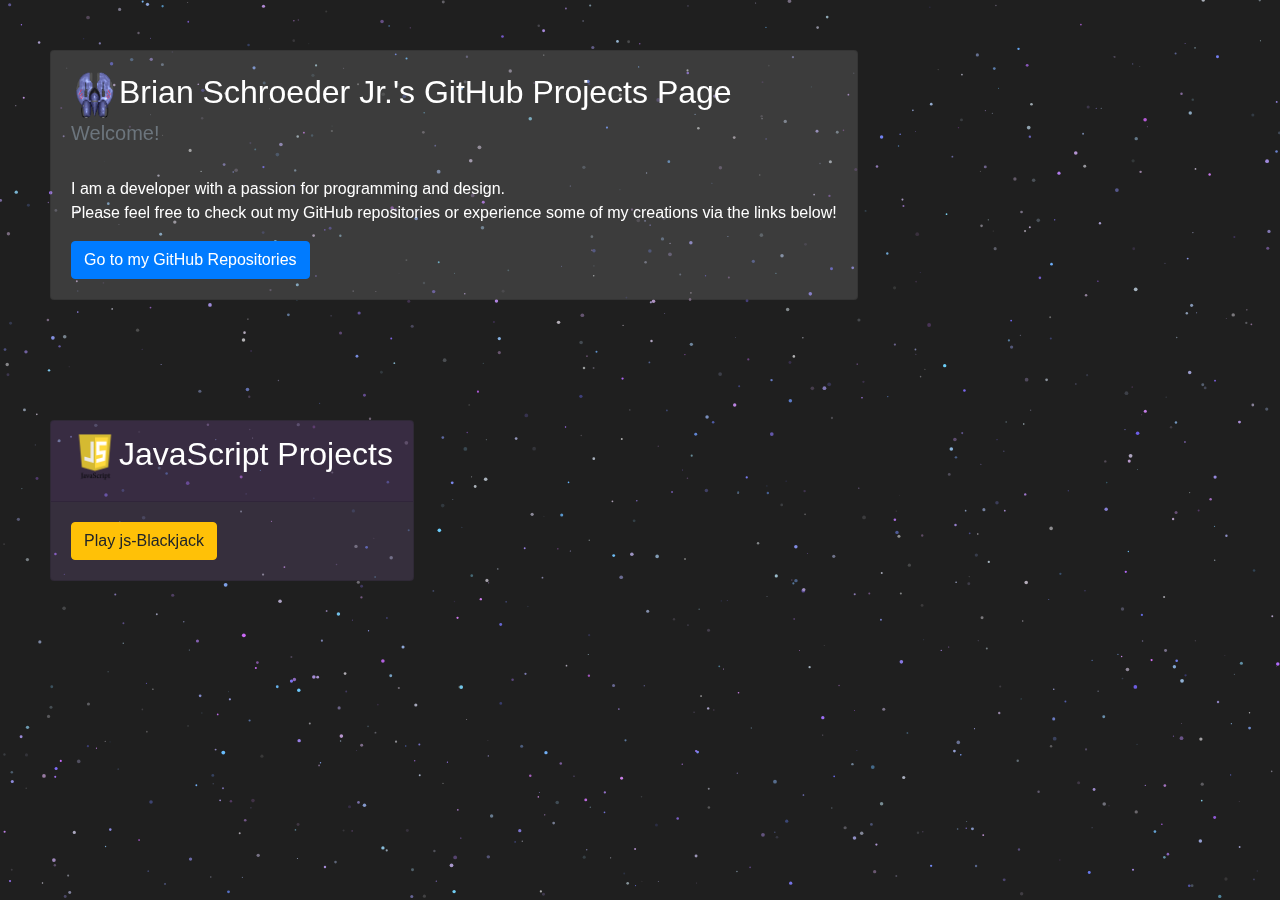
==== index.html @ 8049c4f3 "Minor change for mobile" ====
<!DOCTYPE html>
<html lang="en">

	<head>
	    	<meta charset="UTF-8">
	    	<meta name="description" content="Brian Schroeder Jr's Portfolio Page">
	    	<meta name="keywords" content="Brian,Schroeder,Schroeder Jr.,Full-Stack,Web,Developer,Programmer,C#,C Sharp,Angular,JavaScript,HTML,CSS,Portfolio,Design,.NET,SQL">
	    	<meta name="author" content="Brian Schroeder Jr.">
	    	<meta name="viewport" content="width=device-width, initial-scale=1">
		<title>Brian Schroeder Jr's Portfolio</title>
	    	<link rel="stylesheet" href="https://stackpath.bootstrapcdn.com/bootstrap/4.3.1/css/bootstrap.min.css" integrity="sha384-ggOyR0iXCbMQv3Xipma34MD+dH/1fQ784/j6cY/iJTQUOhcWr7x9JvoRxT2MZw1T" crossorigin="anonymous">
	    	<link rel="stylesheet" href="styles.css">
	</head>
		
	<body style="background-color: #1f1f1f;">
		<canvas id="backCanvas" onmousemove="mouseMove(event)"></canvas>

		<div class="card" style="background: rgba(128,128,128,0.3); color: white; position: absolute; left: 50px; top: 50px;">
			<div class="card-body">
				<h2 classs="card-title"><img src="images/PteraShip.png" alt="A ship I made" width="48px" height="48px">Brian Schroeder Jr.'s GitHub Projects Page</h2>
				<h5 class="card-subtitle mb-2 text-muted">Welcome!</h5>
				<br>
				<p class="card-text">I am a developer with a passion for programming and design.<br/>Please feel free to check out my GitHub repositories or experience some of my creations via the links below!</p>
				<a href="https://github.com/BrianSchroederJr?tab=repositories" class="btn btn-primary">Go to my GitHub Repositories</a>
			</div>
		</div>

		<div class="card" style="background: rgba(108, 85, 131, 0.3); color: white; position: absolute; left: 50px; top: 420px;">
			<div class="card-header" style="background: rgba(58, 36, 80, 0.3);">
				<h2 style="color: white;"><img src="images/javascript_logo100x100.png" alt="JavaScript Logo" width="48px" height="48px">JavaScript Projects</h2>
			</div>
			<div class="card-body">
				<a href="https://brianschroederjr.github.io/js-Blackjack/js-blackjack.html" class="btn btn-warning">Play js-Blackjack</a>
			</div>
		</div>
		<script src="script.js"></script>
	</body>
</html>
---- styles.css ----
html, body {
    margin: 0;
    padding: 0;
    width: 100%;
    height: 100%;
    overflow: hidden;
}

canvas {
    display: block;
}
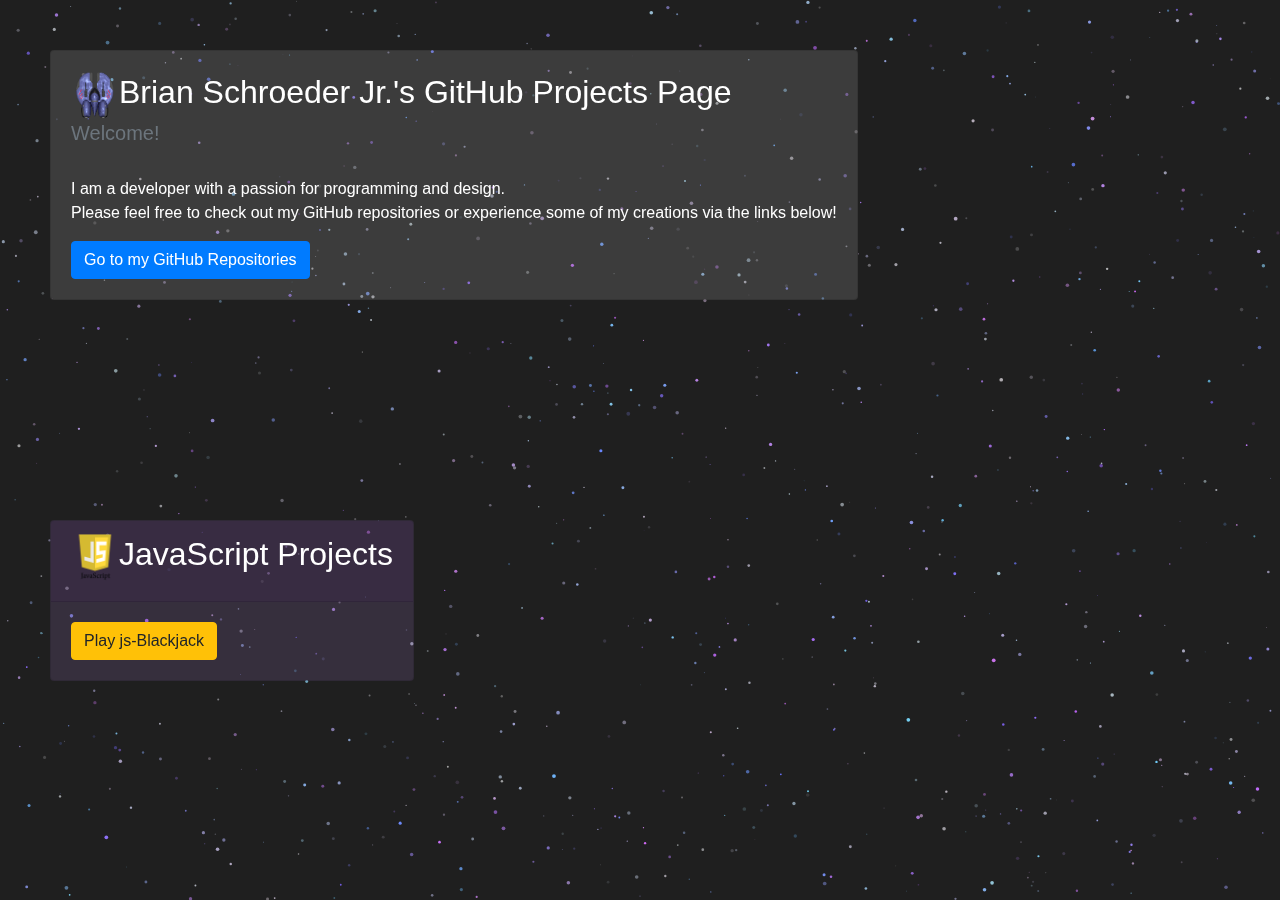
==== commit 352c7fc4: "Spacing change." ====
--- a/index.html
+++ b/index.html
@@ -25,7 +25,7 @@
 			</div>
 		</div>
 
-		<div class="card" style="background: rgba(108, 85, 131, 0.3); color: white; position: absolute; left: 50px; top: 420px;">
+		<div class="card" style="background: rgba(108, 85, 131, 0.3); color: white; position: absolute; left: 50px; top: 520px;">
 			<div class="card-header" style="background: rgba(58, 36, 80, 0.3);">
 				<h2 style="color: white;"><img src="images/javascript_logo100x100.png" alt="JavaScript Logo" width="48px" height="48px">JavaScript Projects</h2>
 			</div>
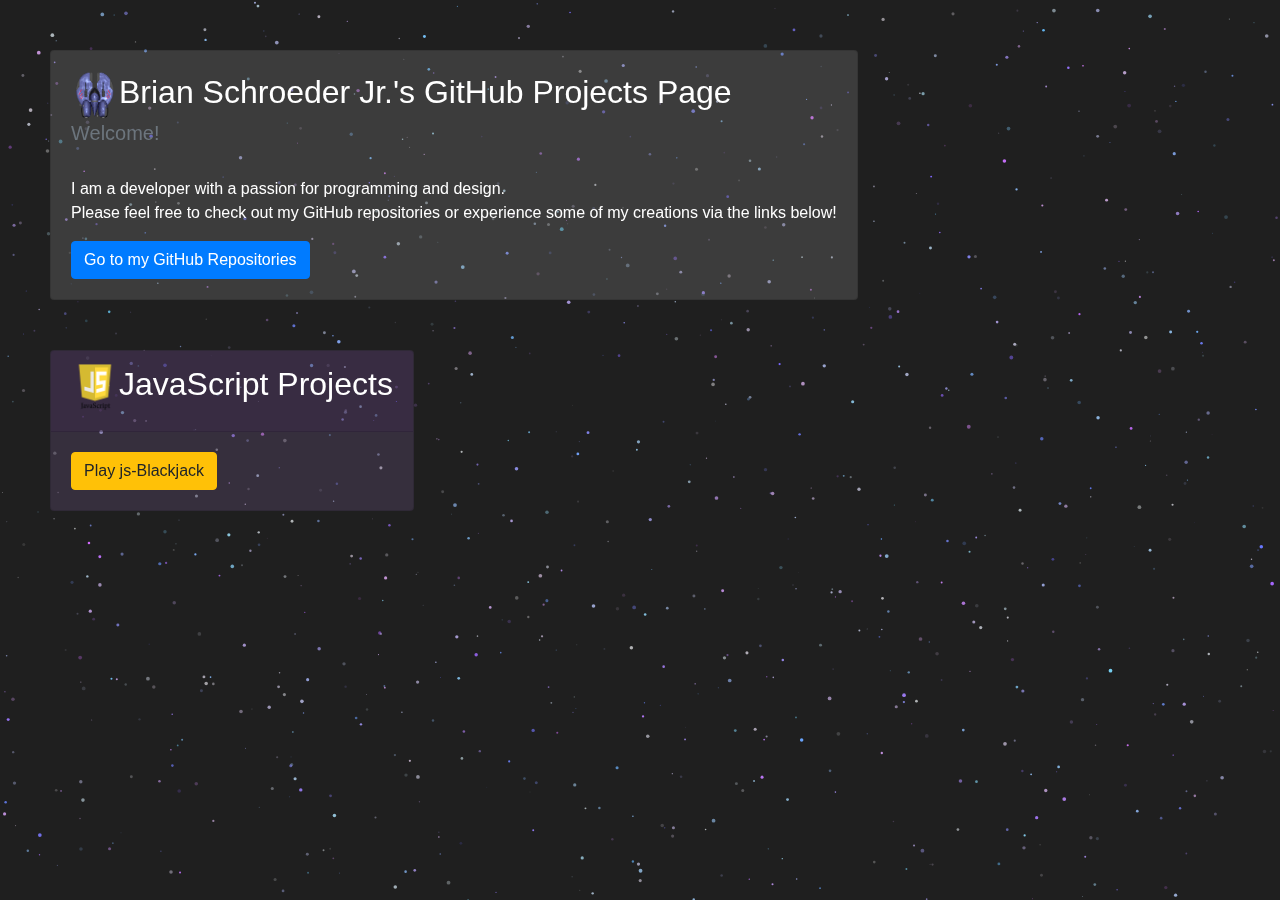
==== commit f0e8d5e5: "Formatting change" ====
--- a/index.html
+++ b/index.html
@@ -25,7 +25,7 @@
 			</div>
 		</div>
 
-		<div class="card" style="background: rgba(108, 85, 131, 0.3); color: white; position: absolute; left: 50px; top: 520px;">
+		<div class="card" style="background: rgba(108, 85, 131, 0.3); color: white; position: absolute; left: 50px; top: 350px;">
 			<div class="card-header" style="background: rgba(58, 36, 80, 0.3);">
 				<h2 style="color: white;"><img src="images/javascript_logo100x100.png" alt="JavaScript Logo" width="48px" height="48px">JavaScript Projects</h2>
 			</div>
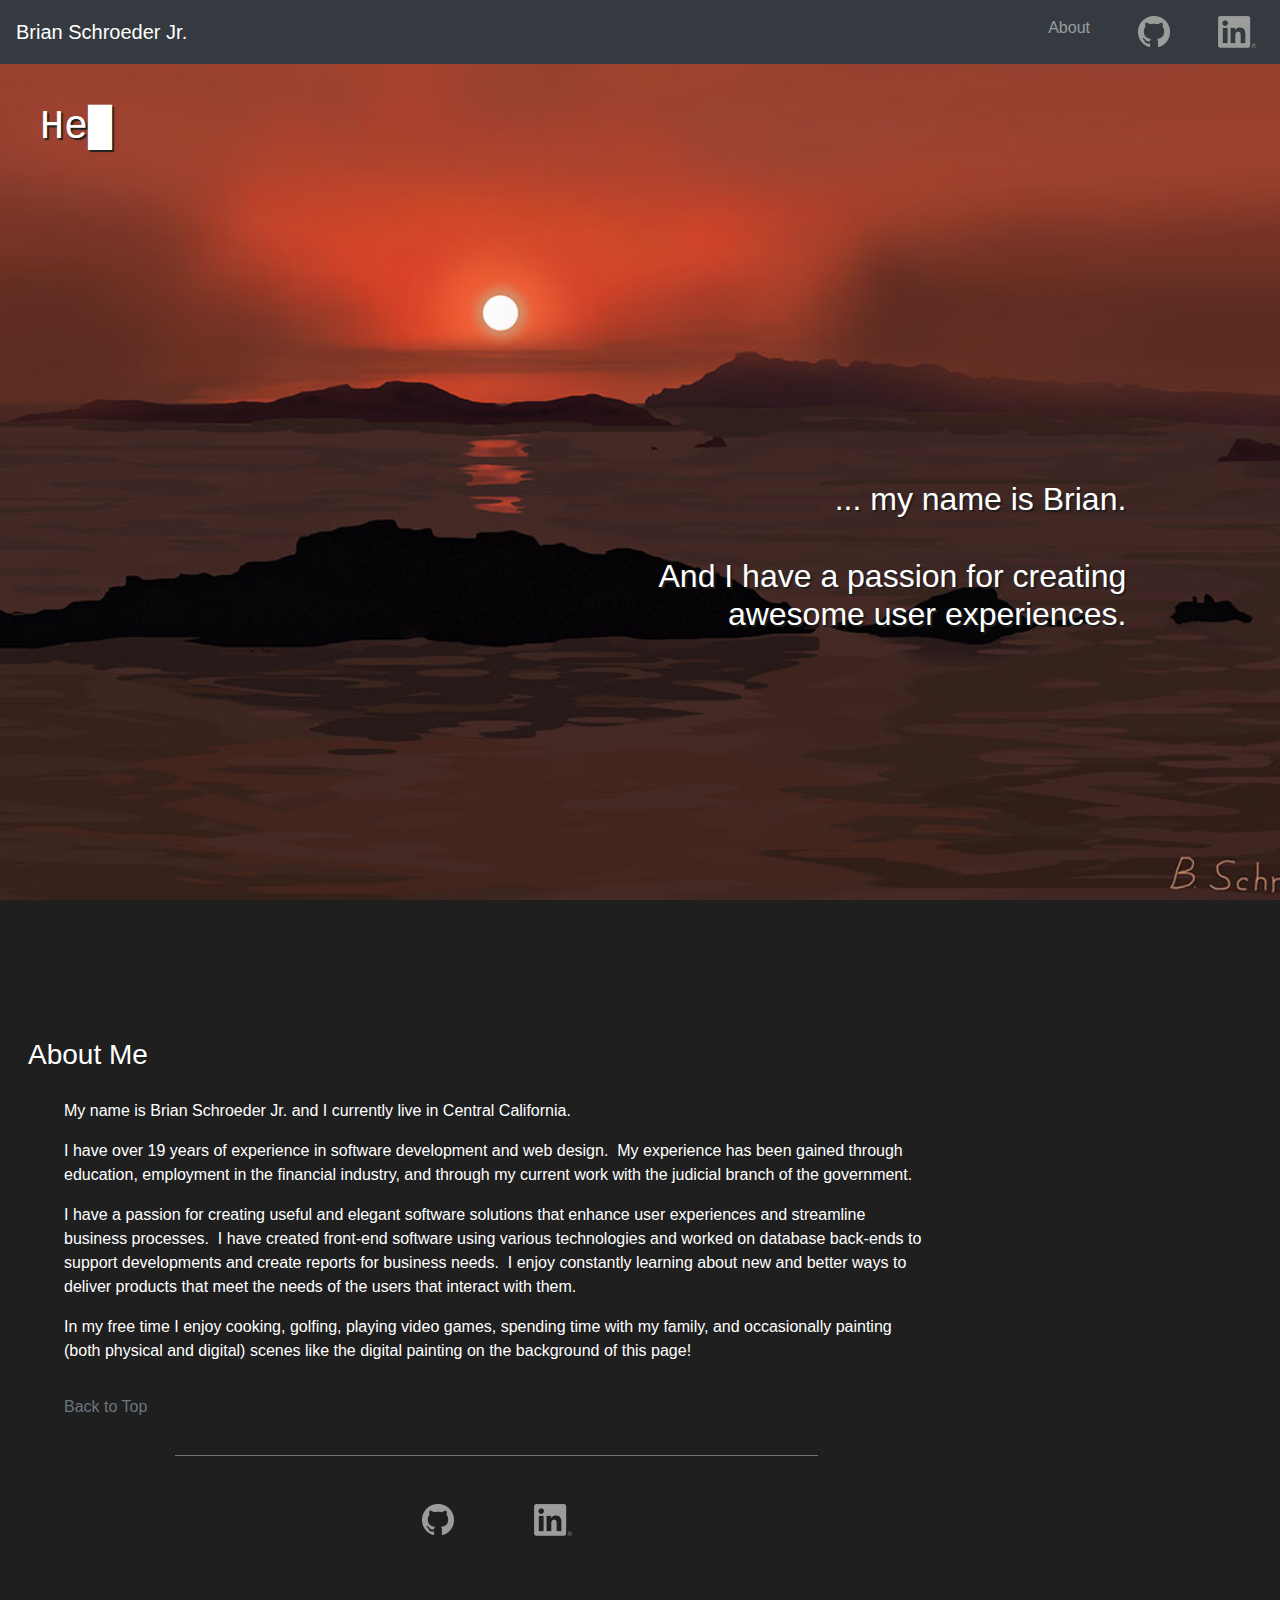
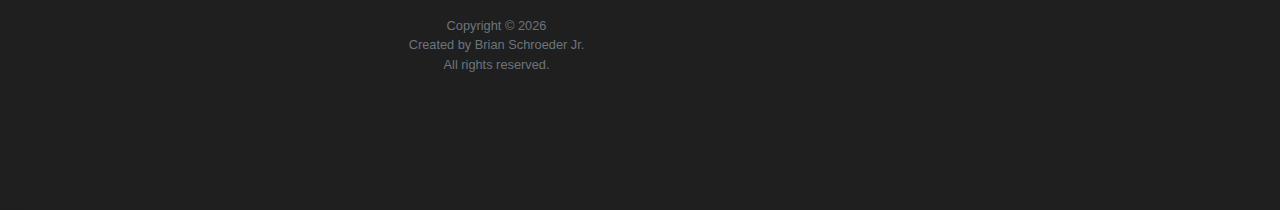
==== commit 4da47b2f: "Portfolio Page Re-Design  Sep 2019" ====
--- a/index.html
+++ b/index.html
@@ -2,37 +2,138 @@
 <html lang="en">
 
 	<head>
-	    	<meta charset="UTF-8">
-	    	<meta name="description" content="Brian Schroeder Jr's Portfolio Page">
-	    	<meta name="keywords" content="Brian,Schroeder,Schroeder Jr.,Full-Stack,Web,Developer,Programmer,C#,C Sharp,Angular,JavaScript,HTML,CSS,Portfolio,Design,.NET,SQL">
-	    	<meta name="author" content="Brian Schroeder Jr.">
-	    	<meta name="viewport" content="width=device-width, initial-scale=1">
+	    <meta charset="UTF-8">
+	    <meta name="description" content="Brian Schroeder Jr's Portfolio Page">
+	    <meta name="keywords" content="Brian,Schroeder,Schroeder Jr.,Full-Stack,Web,Developer,Programmer,C#,C Sharp,Angular,JavaScript,HTML,CSS,Portfolio,Design,.NET,SQL">
+	    <meta name="author" content="Brian Schroeder Jr.">
+	    <meta name="viewport" content="width=device-width, initial-scale=1">
 		<title>Brian Schroeder Jr's Portfolio</title>
-	    	<link rel="stylesheet" href="https://stackpath.bootstrapcdn.com/bootstrap/4.3.1/css/bootstrap.min.css" integrity="sha384-ggOyR0iXCbMQv3Xipma34MD+dH/1fQ784/j6cY/iJTQUOhcWr7x9JvoRxT2MZw1T" crossorigin="anonymous">
-	    	<link rel="stylesheet" href="styles.css">
+	    <link rel="stylesheet" href="https://stackpath.bootstrapcdn.com/bootstrap/4.3.1/css/bootstrap.min.css" integrity="sha384-ggOyR0iXCbMQv3Xipma34MD+dH/1fQ784/j6cY/iJTQUOhcWr7x9JvoRxT2MZw1T" crossorigin="anonymous">
+		<script src="https://code.jquery.com/jquery-3.4.1.min.js" integrity="sha256-CSXorXvZcTkaix6Yvo6HppcZGetbYMGWSFlBw8HfCJo=" crossorigin="anonymous"></script>
+		<script src="https://stackpath.bootstrapcdn.com/bootstrap/4.3.1/js/bootstrap.min.js" integrity="sha384-JjSmVgyd0p3pXB1rRibZUAYoIIy6OrQ6VrjIEaFf/nJGzIxFDsf4x0xIM+B07jRM" crossorigin="anonymous"></script>
+		<link rel="stylesheet" href="styles.css">
 	</head>
 		
-	<body style="background-color: #1f1f1f;">
-		<canvas id="backCanvas" onmousemove="mouseMove(event)"></canvas>
+	<body id="Home">
 
-		<div class="card" style="background: rgba(128,128,128,0.3); color: white; position: absolute; left: 50px; top: 50px;">
-			<div class="card-body">
-				<h2 classs="card-title"><img src="images/PteraShip.png" alt="A ship I made" width="48px" height="48px">Brian Schroeder Jr.'s GitHub Projects Page</h2>
-				<h5 class="card-subtitle mb-2 text-muted">Welcome!</h5>
-				<br>
-				<p class="card-text">I am a developer with a passion for programming and design.<br/>Please feel free to check out my GitHub repositories or experience some of my creations via the links below!</p>
-				<a href="https://github.com/BrianSchroederJr?tab=repositories" class="btn btn-primary">Go to my GitHub Repositories</a>
+		<!-- Nav Bar -->
+		<nav class="navbar sticky-top navbar-expand-md navbar-dark bg-dark">
+			<span class="navbar-brand mb-0 h1">Brian Schroeder Jr.</span>
+
+			<button class="navbar-toggler" type="button" data-toggle="collapse" data-target="#navbarSupportedContent" aria-controls="navbarSupportedContent" aria-expanded="false" aria-label="Toggle navigation">
+			  <span class="navbar-toggler-icon"></span>
+			</button>
+		  
+			<div class="collapse navbar-collapse" id="navbarSupportedContent">
+			  <ul class="navbar-nav ml-auto">
+				<li class="nav-item" style="padding-left: 2em;">
+					<a class="nav-link" href="#About" title="About Me">About</a>
+				  </li>
+				<li class="nav-item" style="padding-left: 2em;">
+					<a class="nav-link" href="https://github.com/BrianSchroederJr"><img src="images/GitHub-Mark-Gray-32px.png" title="My GitHub Page" alt="GitHub" onmouseover="this.src='images/GitHub-Mark-LightGray-32px.png';" onmouseout="this.src='images/GitHub-Mark-Gray-32px.png'"></a>
+				</li>
+				<li class="nav-item" style="padding-left: 2em;">
+					<a class="nav-link" href="https://www.linkedin.com/in/brian-schroeder-jr-777a9b166"><img src="images/LI-In-Bug-Gray.png" title="My LinkedIn Profile" alt="LinkedIn" onmouseover="this.src='images/LI-In-Bug-LightGray.png'" onmouseout="this.src='images/LI-In-Bug-Gray.png'"></a>
+				</li>
+			  </ul>
+			</div>
+		</nav>
+
+
+		<!-- Home -->
+		<div class="d-flex flex-column">
+			<div class="mb-5">
+				<h1 id="HelloWorld">
+					<span id="HelloWorldText" class="text-nowrap" style="padding: 0em; margin: 0em; text-shadow: 2px 2px 1px #1f1f1f;"></span>
+				</h1>
+			</div>
+			<div class="p-5 m-5">
+					&nbsp;
+			</div>
+			<div class="d-flex flex-row text-right">
+				<div class="col-3"></div>
+				<div class="col-8">
+					<h2>
+							<span style="padding: 0em; margin: 0em; text-shadow: 2px 2px 1px #1f1f1f;">... my name is Brian.<br/><br/>And I have a passion for creating<br/>awesome user experiences.</span>
+					</h2>
+				</div>
+			</div>
+			<div class="p-5 m-5">
+				&nbsp;
+			</div>
+			<div class="p-2 m-2">
+					&nbsp;
 			</div>
 		</div>
 
-		<div class="card" style="background: rgba(108, 85, 131, 0.3); color: white; position: absolute; left: 50px; top: 350px;">
-			<div class="card-header" style="background: rgba(58, 36, 80, 0.3);">
-				<h2 style="color: white;"><img src="images/javascript_logo100x100.png" alt="JavaScript Logo" width="48px" height="48px">JavaScript Projects</h2>
+
+		<!-- About -->
+		<div id="About" class="d-flex flex-row">
+		<div class="flex-column">
+			<div class="p-3 m-3">
+					&nbsp;
 			</div>
-			<div class="card-body">
-				<a href="https://brianschroederjr.github.io/js-Blackjack/js-blackjack.html" class="btn btn-warning">Play js-Blackjack</a>
+			<div>
+				<h3>
+					About Me
+				</h3>
+			</div>
+			<!-- About Me text-->
+			<div class="pl-5 col-9 text-wrap">
+				<p>
+					My name is Brian Schroeder Jr. and I currently live in Central California.
+				</p>
+				<p>
+					I have over <span id="yearsOfExperience"></span> years of experience in software development and web design.&nbsp;&nbsp;My experience has been gained through 
+					education, employment in the financial industry, and through my current work with the judicial branch of the government.
+				</p>
+				<p>
+					I have a passion for creating useful and elegant software solutions that enhance user experiences and streamline business processes.&nbsp;&nbsp;I have created front-end 
+					software using various technologies and worked on database back-ends to support developments and create reports for business needs.&nbsp;&nbsp;I enjoy constantly 
+					learning about new and better ways to deliver products that meet the needs of the users that interact with them.
+				</p>
+				<p>
+					In my free time I enjoy cooking, golfing, playing video games, spending time with my family, and occasionally painting (both physical and digital) scenes like the 
+					digital painting on the background of this page! 
+				</p>
+				<!-- Back To Top -->
+				<p class="pt-3 pb-1">
+					<a class="text-secondary" href="#Home">Back to Top</a>
+				</p>
+				<!-- Line -->
+				<div class="d-flex flex-row justify-content-center">
+					<div class="col-1.5"></div>
+					<div class="col-9"><hr style="border-top: 1px solid #6C757D;"/></div>
+					<div class="col-1.5"></div>
+				</div>
+				<!-- Links -->
+				<div class="d-flex flex-row justify-content-center">
+					<a class="text-secondary nav-link m-4" href="https://github.com/BrianSchroederJr"><img src="images/GitHub-Mark-Gray-32px.png" title="My GitHub Page" alt="GitHub" onmouseover="this.src='images/GitHub-Mark-LightGray-32px.png';" onmouseout="this.src='images/GitHub-Mark-Gray-32px.png'"></a>
+					<a class="text-secondary nav-link m-4" href="https://www.linkedin.com/in/brian-schroeder-jr-777a9b166"><img src="images/LI-In-Bug-Gray.png" title="My LinkedIn Profile" alt="LinkedIn" onmouseover="this.src='images/LI-In-Bug-LightGray.png'" onmouseout="this.src='images/LI-In-Bug-Gray.png'"></a>
+				</div>
+				<!-- Copyright -->
+				<div class="d-flex flex-row justify-content-center pt-5 pb-5">
+					<footer class="d-flex flex-column">
+						<div class="d-flex flex-row justify-content-center">
+							<small class="text-secondary">Copyright &copy; <span id="currYear"></span></small>
+						</div>
+						<div class="d-flex flex-row justify-content-center">
+							<small class="text-secondary">Created by Brian Schroeder Jr.</small>
+						</div>
+						<div class="d-flex flex-row justify-content-center">
+							<small class="text-secondary">All rights reserved.</small>
+						</div>
+					</footer>
+				</div>
+				<div class="p-3 m-3">
+						&nbsp;
+				</div>
 			</div>
 		</div>
+		</div>			
+
+
 		<script src="script.js"></script>
 	</body>
+
 </html>
--- a/styles.css
+++ b/styles.css
@@ -1,12 +1,31 @@
-
 html, body {
     margin: 0;
     padding: 0;
     width: 100%;
     height: 100%;
-    overflow: hidden;
 }
 
-canvas {
-    display: block;
+body {
+    background-color: #1f1f1f; 
+    background-image: url('art/Ocean Sunset sm.jpg'); 
+    background-repeat: no-repeat; 
+    background-attachment: fixed; 
+    background-position: center top; 
+    background-size: cover;
 }
+
+h1, h2, h3, p {
+    color: white;
+    margin: 1em;
+}
+
+#HelloWorld {
+    font-family: "Courier New", Courier, monospace;
+    height: 1em;
+    padding-right: 0em;
+}
+
+#About {
+    background-color: #1f1f1f;
+    clip-path: polygon(0 0, 100% 5%, 100% 95%, 0% 100%);
+}
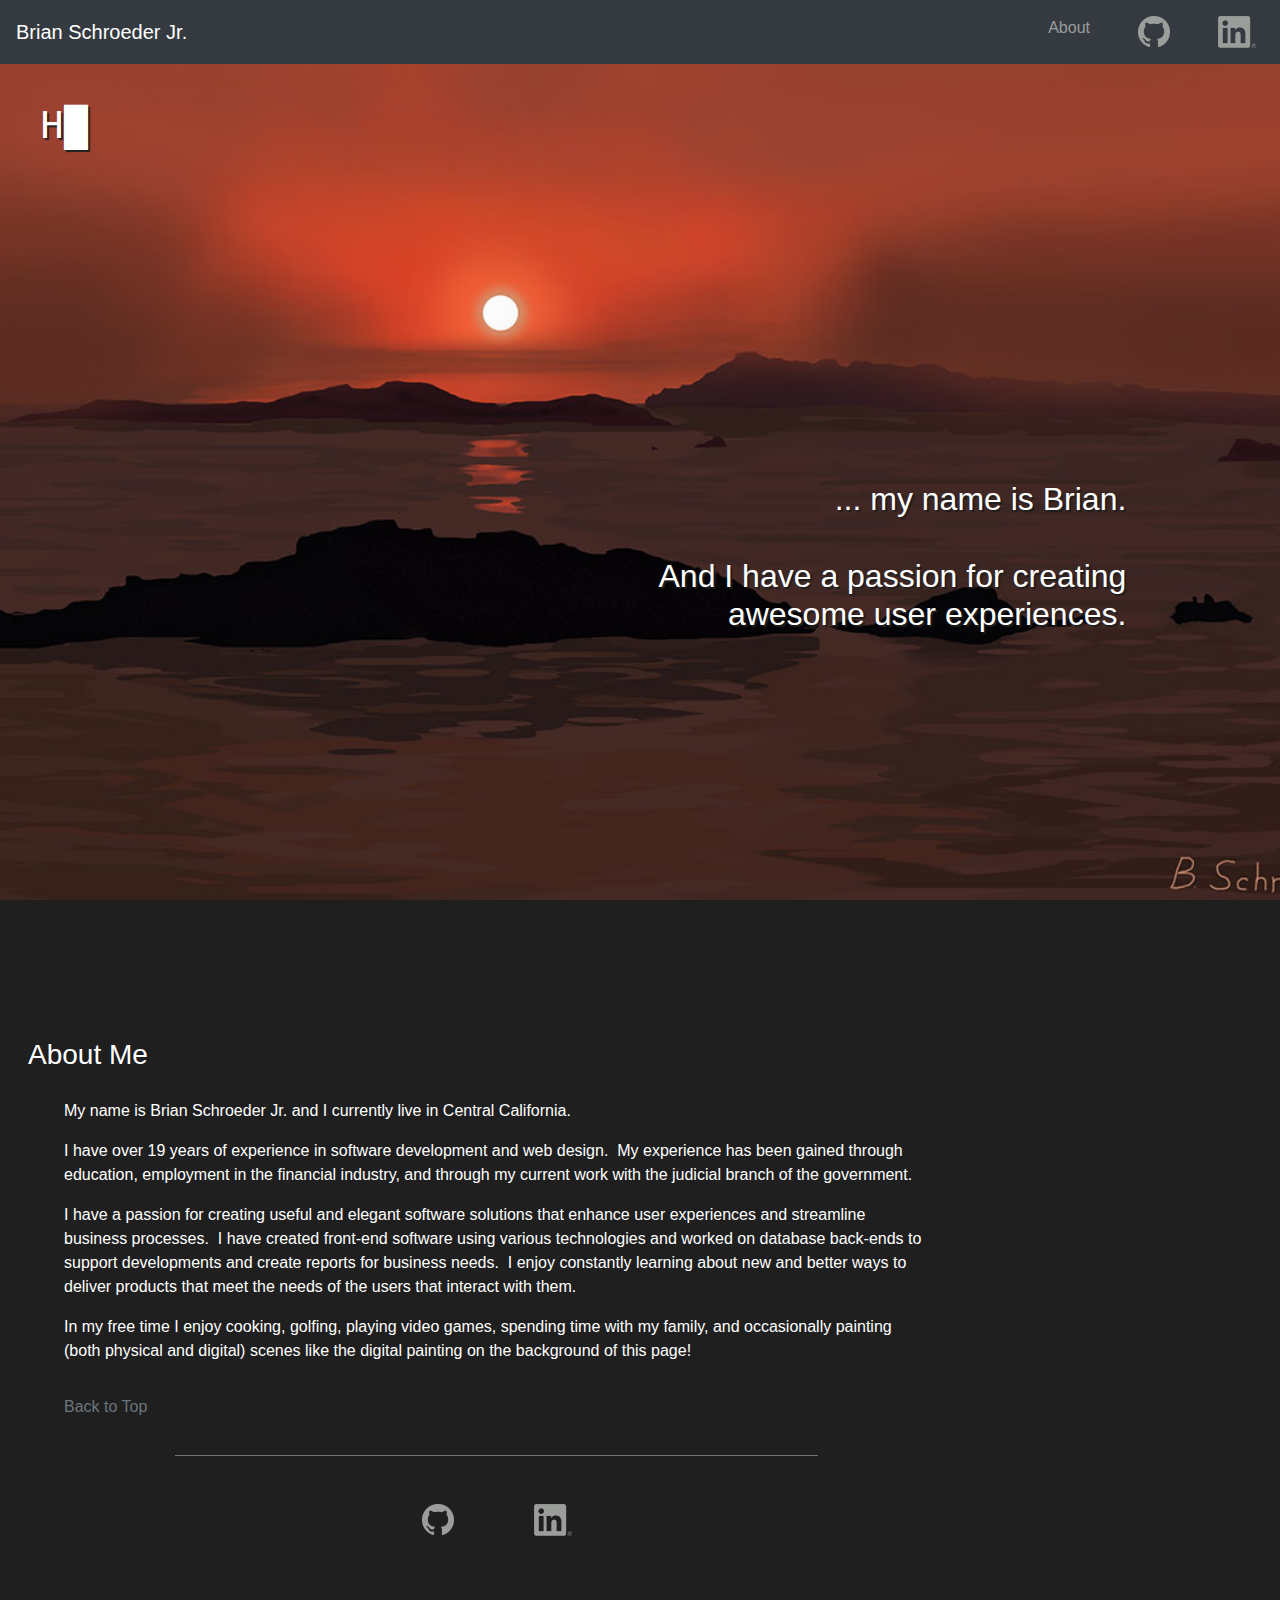
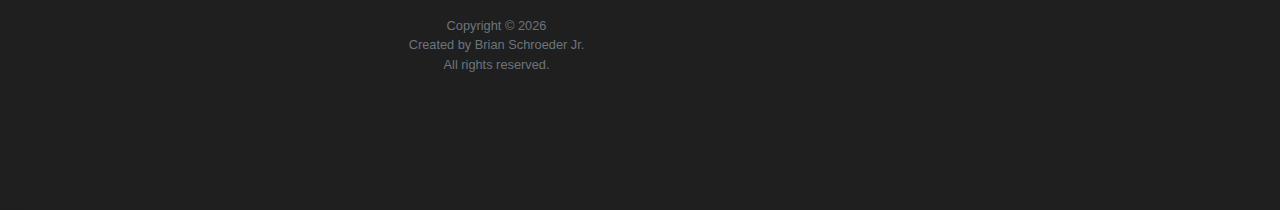
==== commit 3ef1ba01: "Formatting for mobile added" ====
--- a/index.html
+++ b/index.html
@@ -51,8 +51,8 @@
 					&nbsp;
 			</div>
 			<div class="d-flex flex-row text-right">
-				<div class="col-3"></div>
-				<div class="col-8">
+				<div class="col-0 col-sm-3"></div>
+				<div class="col-12 col-sm-8">
 					<h2>
 							<span style="padding: 0em; margin: 0em; text-shadow: 2px 2px 1px #1f1f1f;">... my name is Brian.<br/><br/>And I have a passion for creating<br/>awesome user experiences.</span>
 					</h2>
@@ -102,9 +102,9 @@
 				</p>
 				<!-- Line -->
 				<div class="d-flex flex-row justify-content-center">
-					<div class="col-1.5"></div>
-					<div class="col-9"><hr style="border-top: 1px solid #6C757D;"/></div>
-					<div class="col-1.5"></div>
+					<div class="col-0 col-sm-1.5"></div>
+					<div class="col-12 col-sm-9"><hr style="border-top: 1px solid #6C757D;"/></div>
+					<div class="col-0 col-sm-1.5"></div>
 				</div>
 				<!-- Links -->
 				<div class="d-flex flex-row justify-content-center">
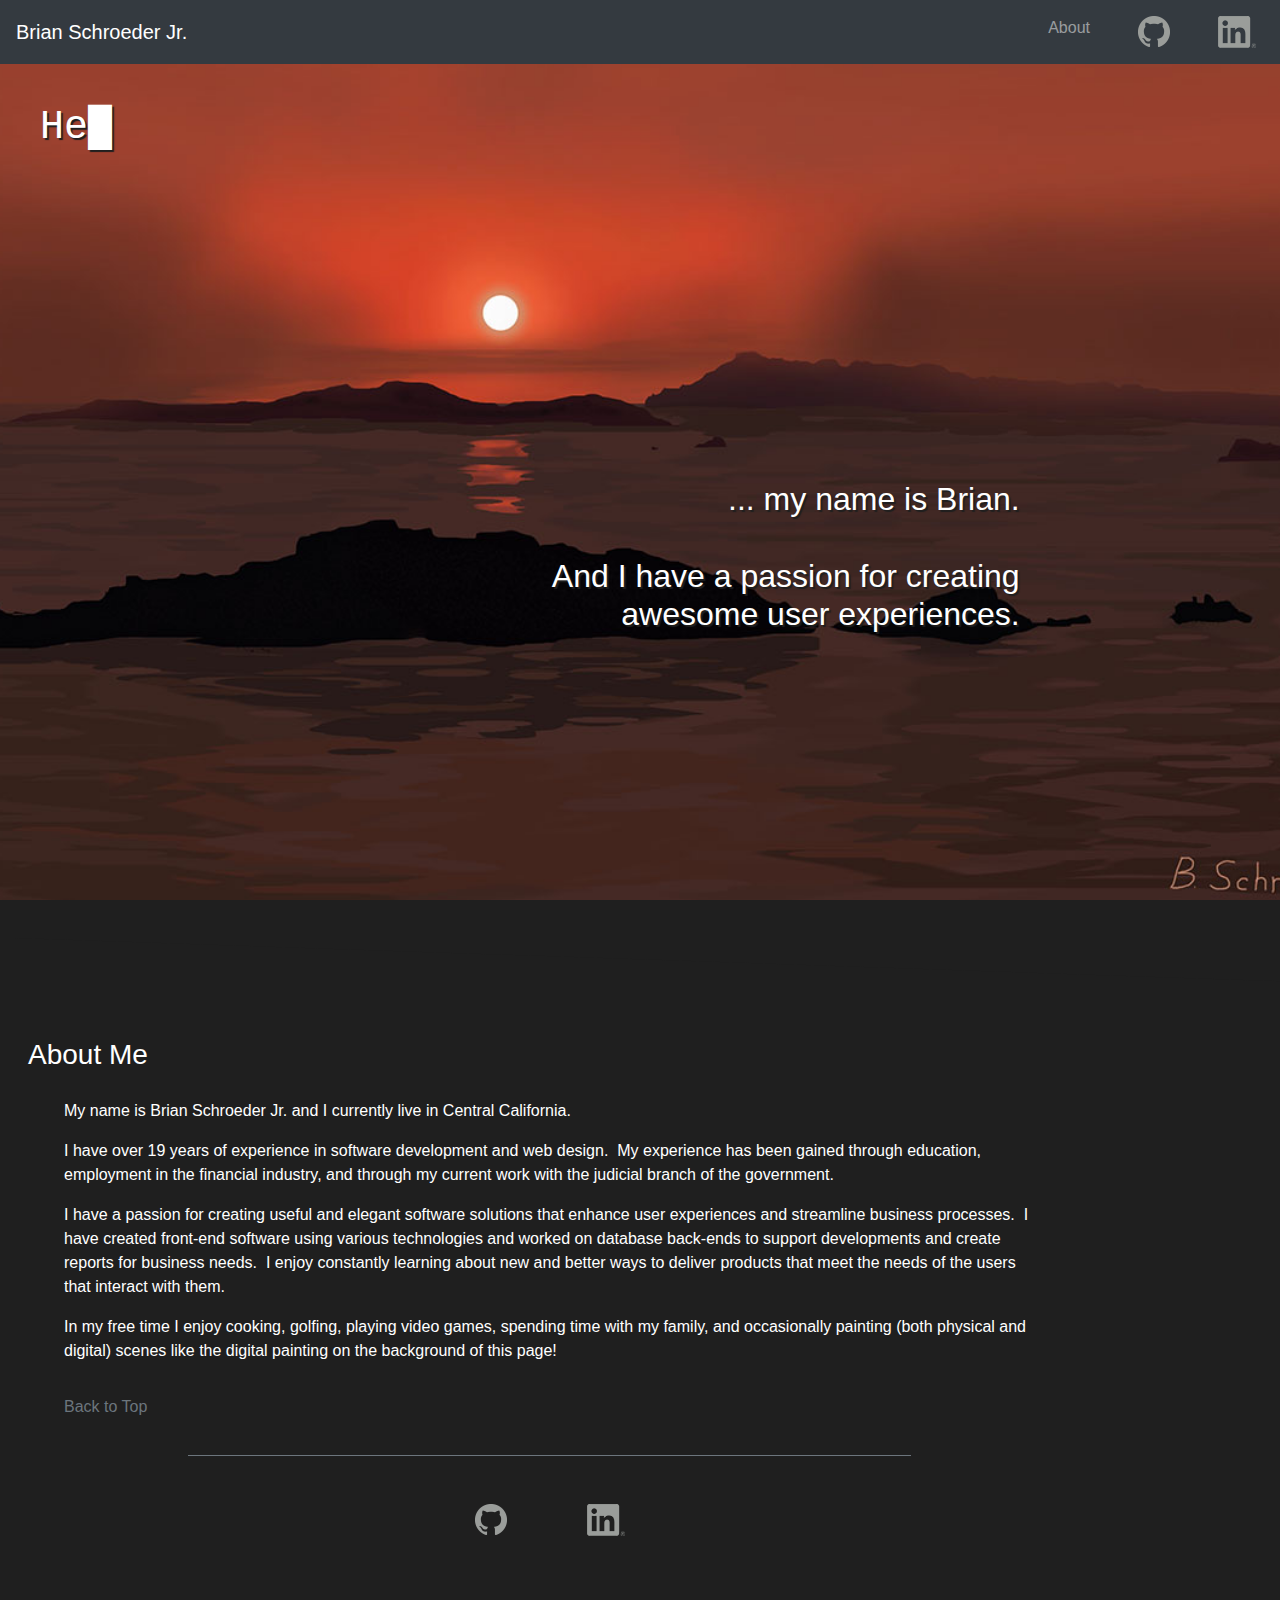
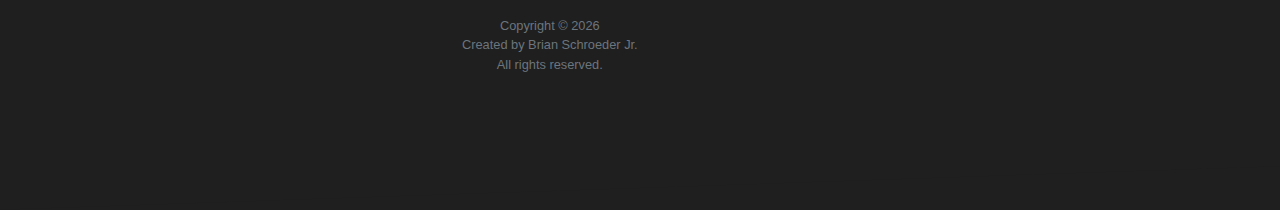
==== commit c84fef4e: "Formatting for mobile added" ====
--- a/index.html
+++ b/index.html
@@ -51,8 +51,8 @@
 					&nbsp;
 			</div>
 			<div class="d-flex flex-row text-right">
-				<div class="col-0 col-sm-3"></div>
-				<div class="col-12 col-sm-8">
+				<div class="col-0 col-sm-2"></div>
+				<div class="col-11 col-sm-8">
 					<h2>
 							<span style="padding: 0em; margin: 0em; text-shadow: 2px 2px 1px #1f1f1f;">... my name is Brian.<br/><br/>And I have a passion for creating<br/>awesome user experiences.</span>
 					</h2>
@@ -79,7 +79,7 @@
 				</h3>
 			</div>
 			<!-- About Me text-->
-			<div class="pl-5 col-9 text-wrap">
+			<div class="pl-5 col-10 text-wrap">
 				<p>
 					My name is Brian Schroeder Jr. and I currently live in Central California.
 				</p>
--- a/styles.css
+++ b/styles.css
@@ -14,10 +14,38 @@
     background-size: cover;
 }
 
-h1, h2, h3, p {
-    color: white;
-    margin: 1em;
+/* xs - halving all used default font-sizes*/ 
+@media(min-width: 0px) and (max-width: 575.99px) {
+    h1 {
+        color: white;
+        margin: 0.5em;
+        font-size: 1.3em;
+    }
+    h2 {
+        color: white;
+        margin: 0.5em;
+        font-size: 1.2em;
+    }
+    h3 {
+        color: white;
+        margin: 0.5em;
+        font-size: 1.1em;
+    }
+    p {
+        color: white;
+        margin: 0.5em;
+        font-size: 1em;
+    }
 }
+
+/* Small and up*/
+@media(min-width: 576px) {
+    h1, h2, h3, p {
+        color: white;
+        margin: 1em;
+    }
+}
+
 
 #HelloWorld {
     font-family: "Courier New", Courier, monospace;
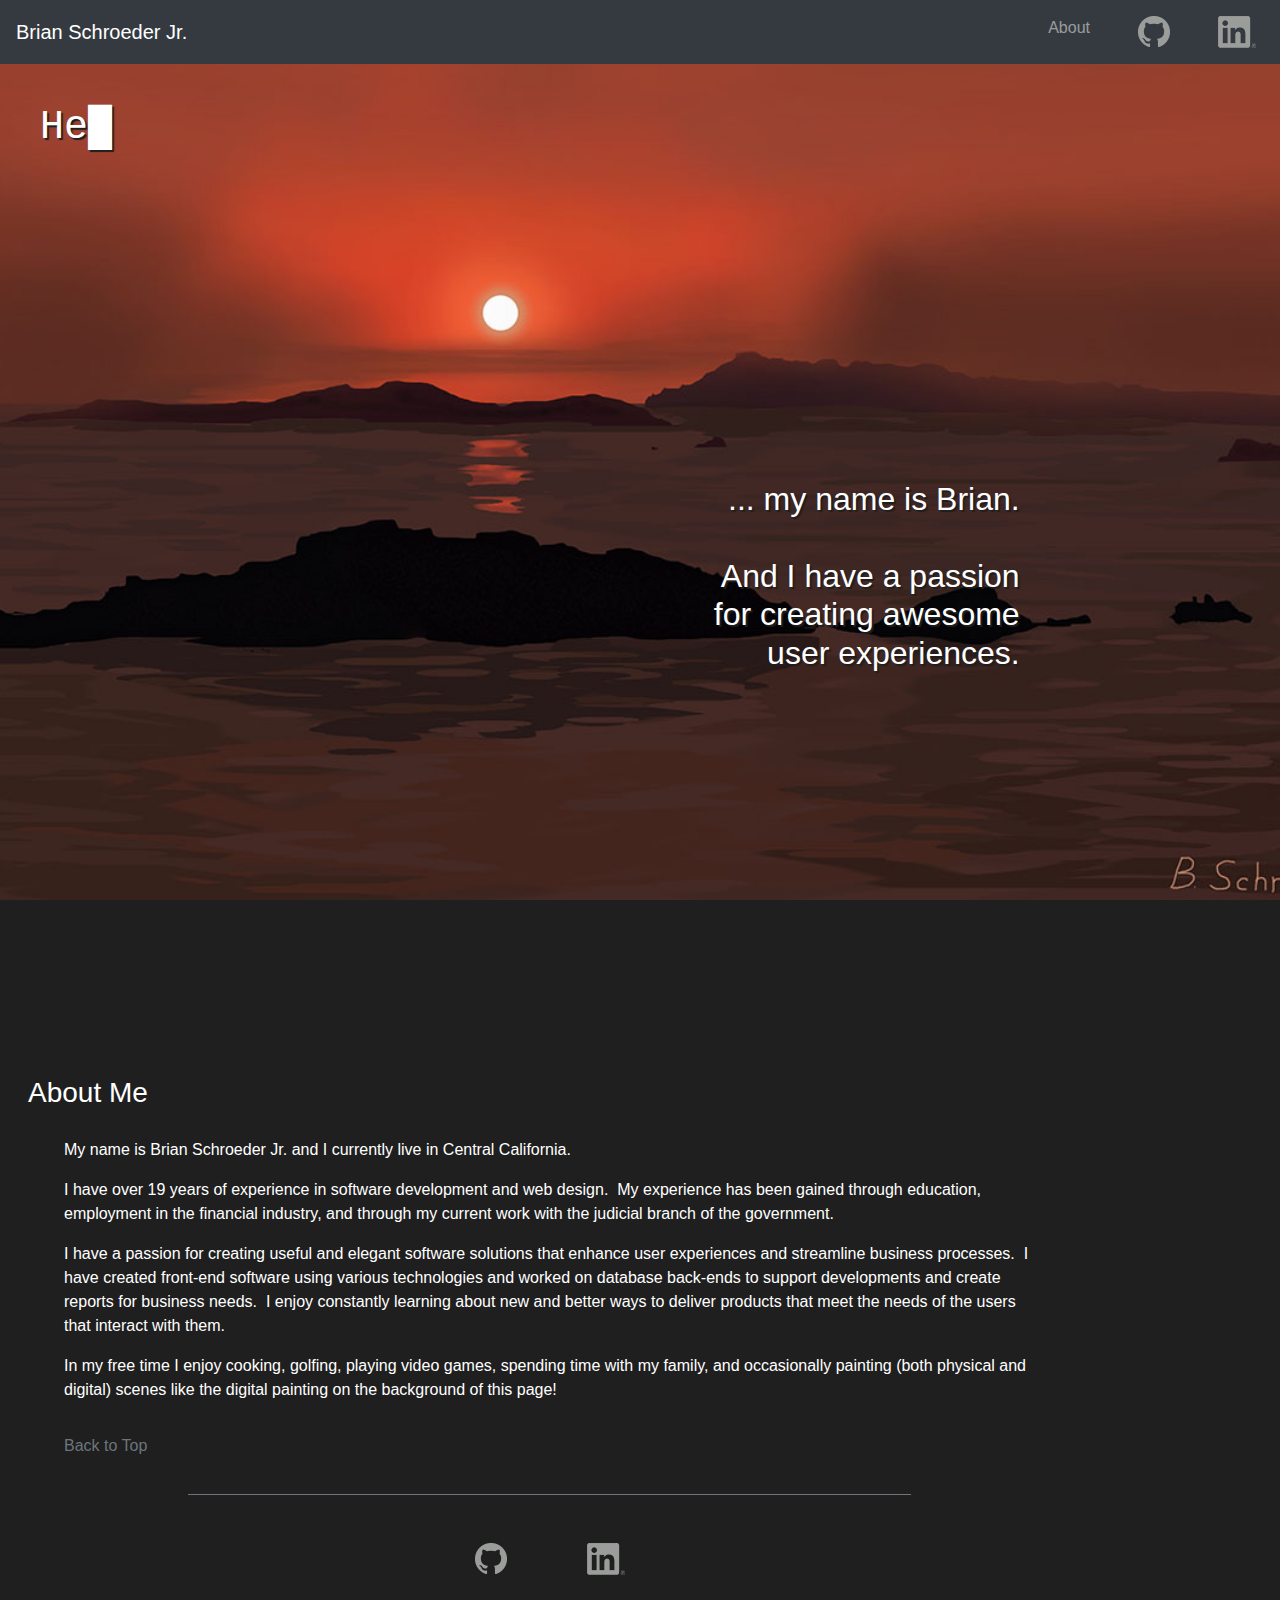
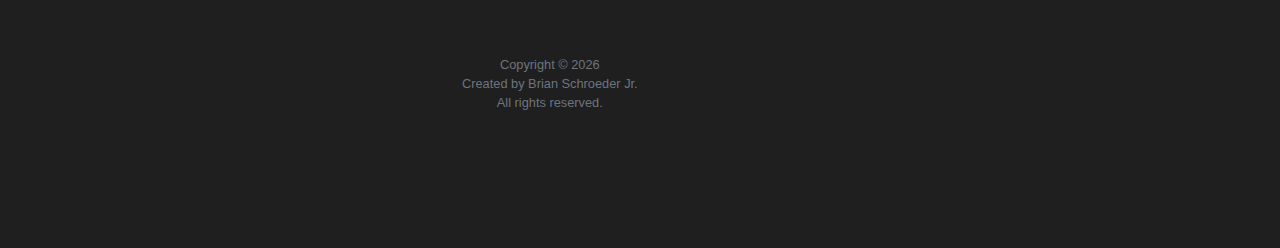
==== commit 34a75fd1: "Formatting for mobile added" ====
--- a/index.html
+++ b/index.html
@@ -51,10 +51,10 @@
 					&nbsp;
 			</div>
 			<div class="d-flex flex-row text-right">
-				<div class="col-0 col-sm-2"></div>
-				<div class="col-11 col-sm-8">
+				<div class="col-2 col-sm-6"></div>
+				<div class="col-8 col-sm-4">
 					<h2>
-							<span style="padding: 0em; margin: 0em; text-shadow: 2px 2px 1px #1f1f1f;">... my name is Brian.<br/><br/>And I have a passion for creating<br/>awesome user experiences.</span>
+							<span style="padding: 0em; margin: 0em; text-shadow: 2px 2px 1px #1f1f1f;">... my name is Brian.<br/><br/>And I have a passion for creating awesome user experiences.</span>
 					</h2>
 				</div>
 			</div>
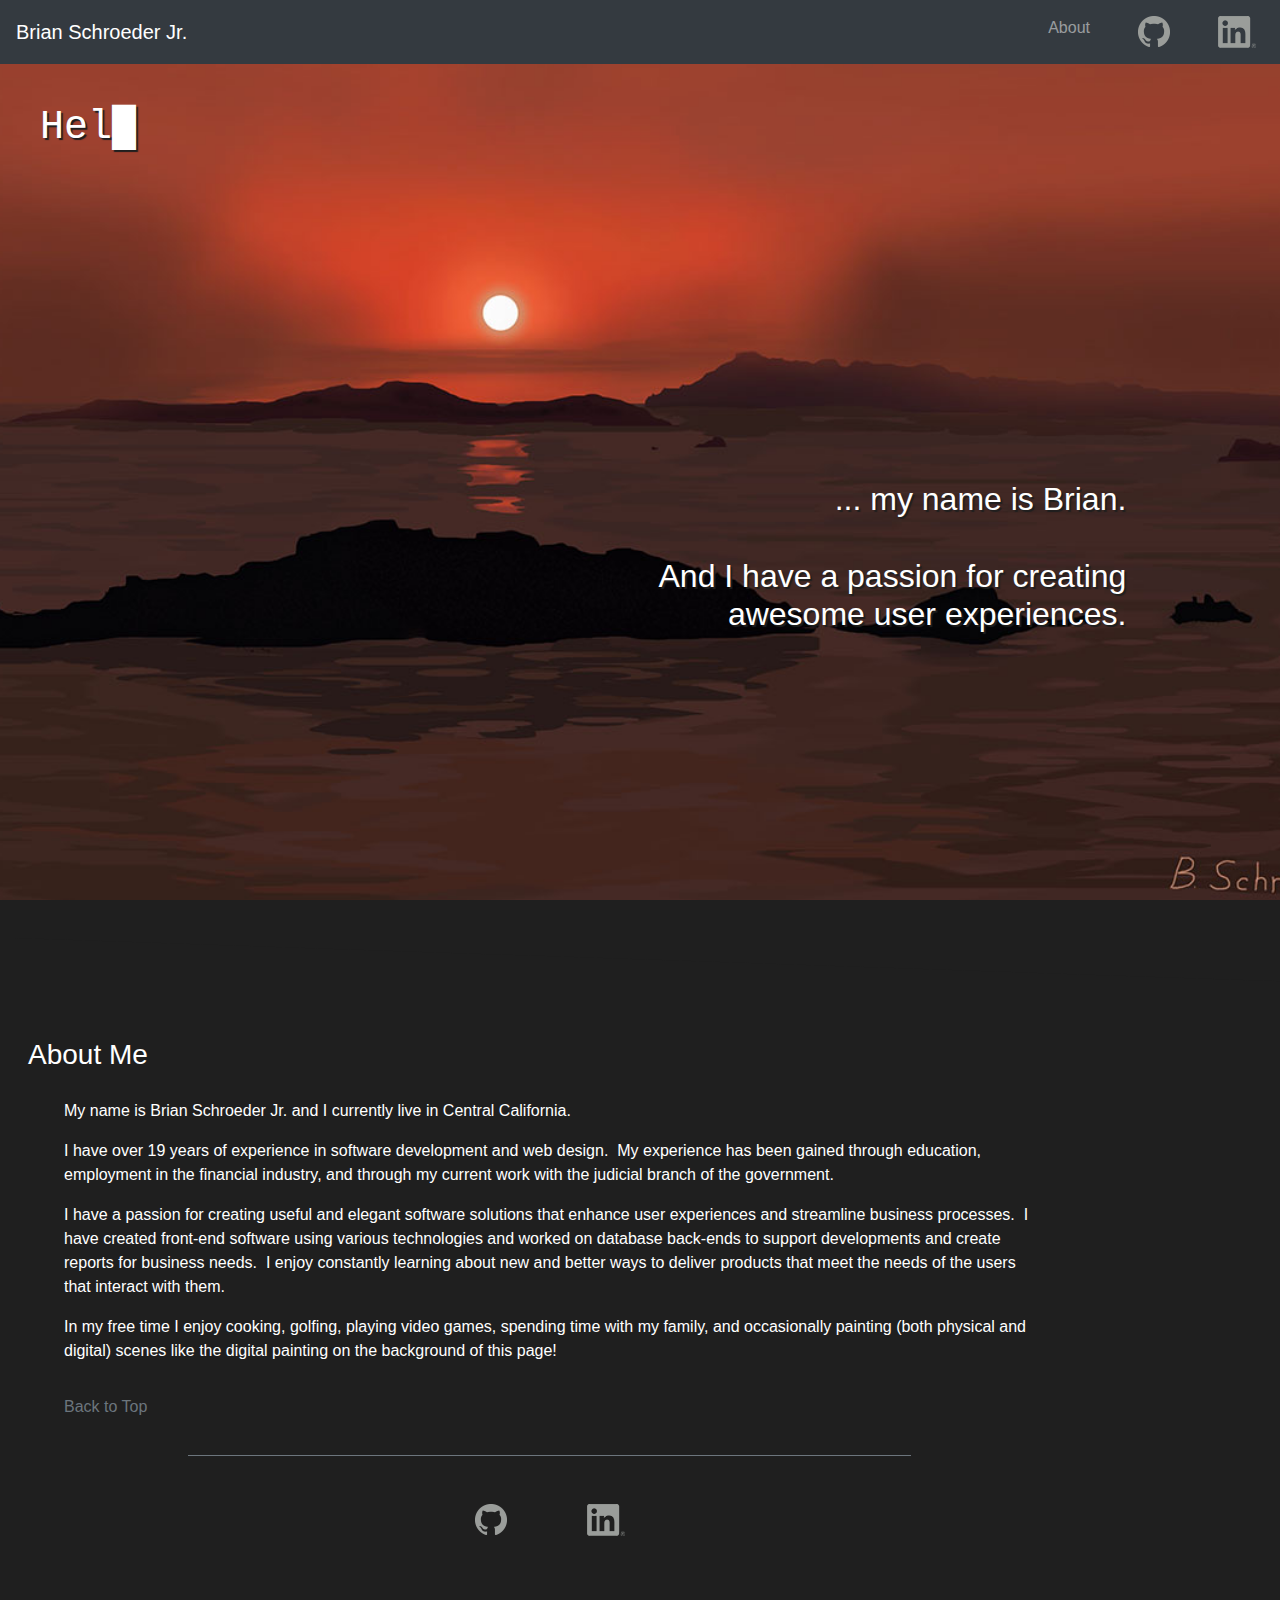
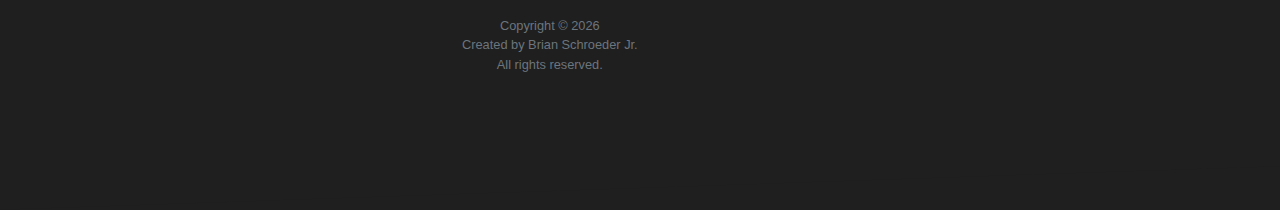
==== commit daa6084c: "Formatting changes for mobile" ====
--- a/index.html
+++ b/index.html
@@ -51,8 +51,8 @@
 					&nbsp;
 			</div>
 			<div class="d-flex flex-row text-right">
-				<div class="col-2 col-sm-6"></div>
-				<div class="col-8 col-sm-4">
+				<div class="col-3 col-sm-5"></div>
+				<div class="col-8 col-sm-6">
 					<h2>
 							<span style="padding: 0em; margin: 0em; text-shadow: 2px 2px 1px #1f1f1f;">... my name is Brian.<br/><br/>And I have a passion for creating awesome user experiences.</span>
 					</h2>
